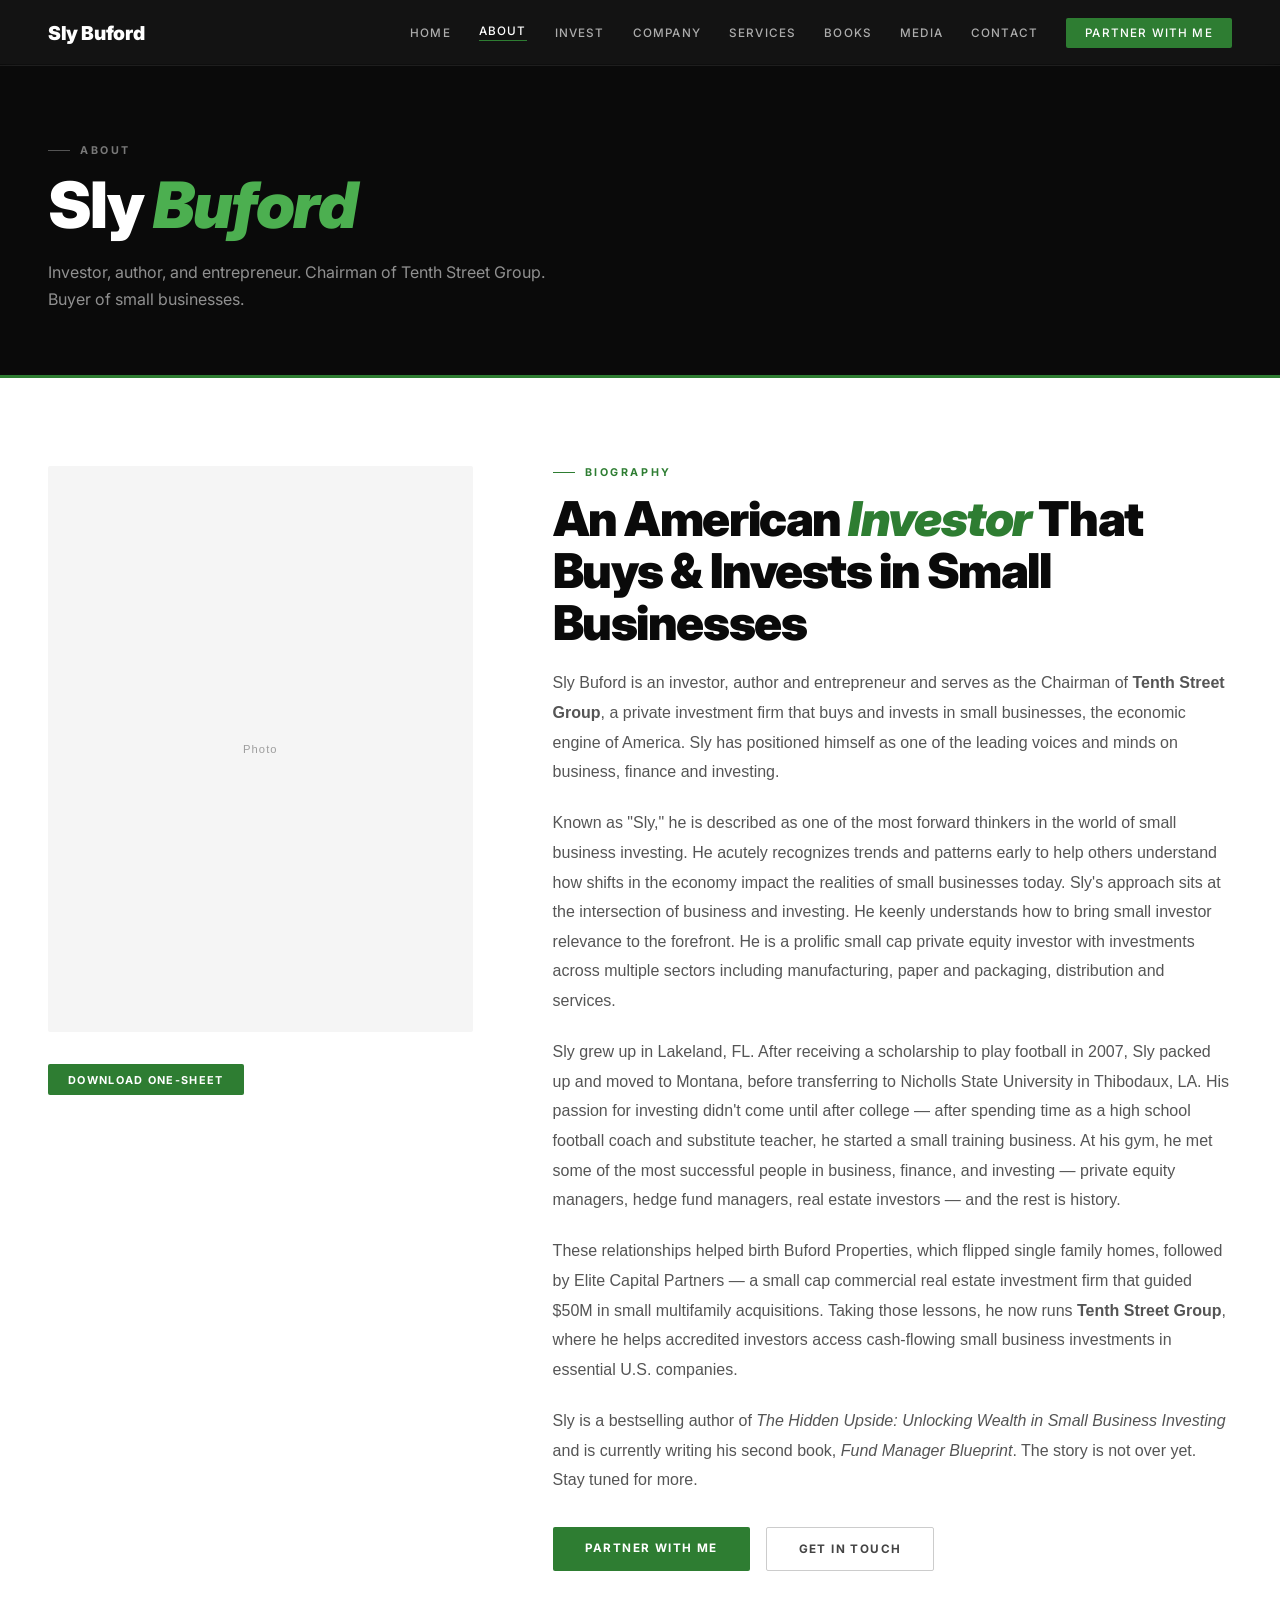
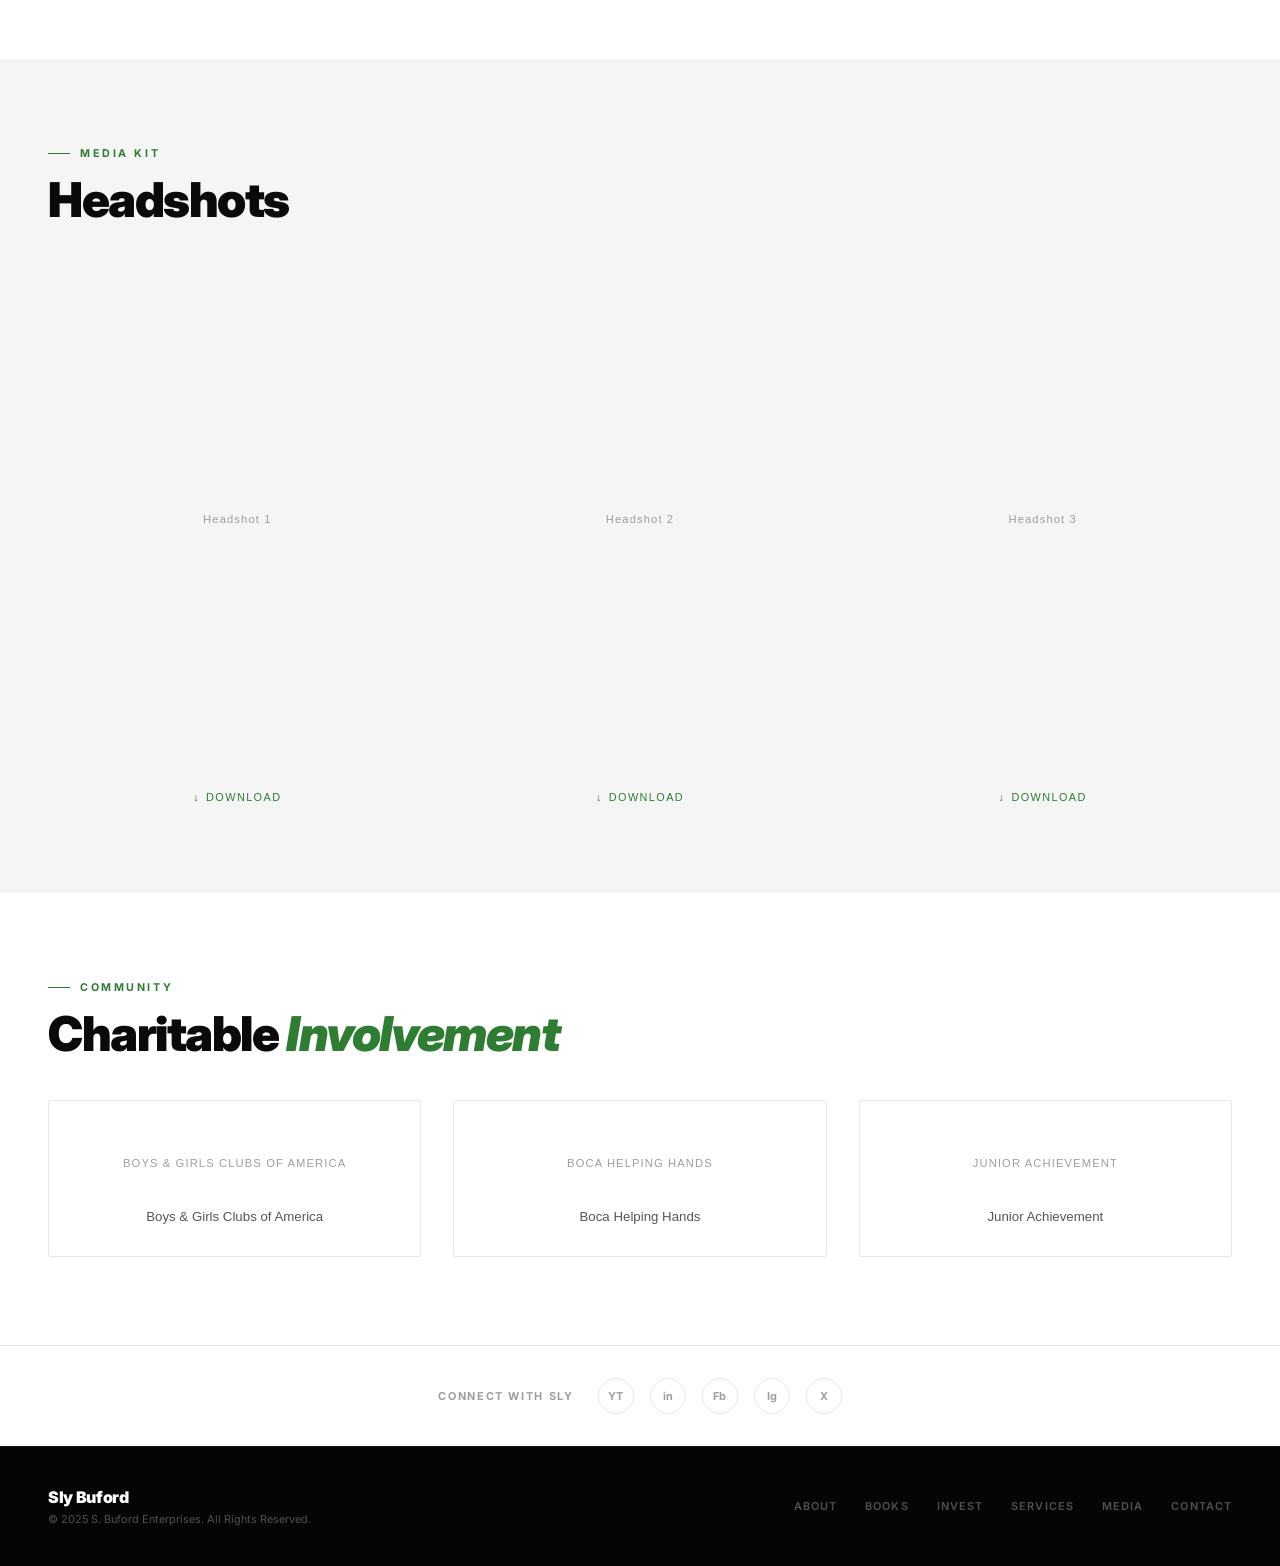
==== about.html @ 9d302997 "Add files via upload" ====
<!DOCTYPE html>
<html lang="en">
<head>
<meta charset="UTF-8">
<meta name="viewport" content="width=device-width, initial-scale=1.0">
<title>About — Sly Buford</title>
<link rel="preconnect" href="https://fonts.googleapis.com">
<link rel="preconnect" href="https://fonts.gstatic.com" crossorigin>
<link href="https://fonts.googleapis.com/css2?family=Inter:ital,wght@0,400;0,500;0,700;0,900;1,700;1,900&display=swap" rel="stylesheet">
<link rel="stylesheet" href="style.css">
<style>
  .bio-grid { display: grid; grid-template-columns: 1fr 1.6fr; gap: 5rem; align-items: start; }
  .bio-img-box { width: 100%; aspect-ratio: 3/4; background: var(--gray-100); border-radius: 2px; display: flex; align-items: center; justify-content: center; margin-bottom: 1.5rem; }
  .bio-img-box span { font-family: Arial, sans-serif; font-size: 0.7rem; color: var(--gray-400); letter-spacing: 0.1em; }
  .bio-body { font-size: 1rem; line-height: 1.85; color: var(--gray-600); margin-bottom: 1.35rem; font-family: Arial, sans-serif; }
  .bio-actions { display: flex; gap: 1rem; margin-top: 2rem; flex-wrap: wrap; }

  .headshots-grid { display: grid; grid-template-columns: repeat(3,1fr); gap: 1.5rem; margin-top: 2.5rem; }
  .headshot-card { text-align: center; }
  .headshot-box { width: 100%; aspect-ratio: 3/4; background: var(--gray-100); border-radius: 2px; display: flex; align-items: center; justify-content: center; margin-bottom: 0.85rem; }
  .headshot-box span { font-family: Arial, sans-serif; font-size: 0.7rem; color: var(--gray-400); letter-spacing: 0.1em; }
  .dl-link { display: inline-flex; align-items: center; gap: 6px; font-family: Arial, sans-serif; font-size: 0.68rem; letter-spacing: 0.13em; text-transform: uppercase; color: var(--green); }
  .dl-link::before { content: '↓'; }

  .charity-grid { display: grid; grid-template-columns: repeat(3,1fr); gap: 2rem; margin-top: 2.5rem; }
  .charity-card { border: 1px solid var(--gray-200); border-radius: 2px; padding: 2rem; text-align: center; transition: border-color 0.2s; }
  .charity-card:hover { border-color: var(--green); }
  .charity-logo { height: 60px; display: flex; align-items: center; justify-content: center; margin-bottom: 1rem; }
  .charity-logo span { font-family: Arial, sans-serif; font-size: 0.7rem; color: var(--gray-400); letter-spacing: 0.1em; text-transform: uppercase; }
  .charity-name { font-family: Arial, sans-serif; font-size: 0.83rem; color: var(--gray-600); }

  @media (max-width: 900px) {
    .bio-grid { grid-template-columns: 1fr; gap: 2.5rem; }
    .headshots-grid { grid-template-columns: repeat(2,1fr); }
    .charity-grid { grid-template-columns: 1fr; }
  }
</style>
</head>
<body>
<div class="page-content">

  <!-- PAGE HERO -->
  <div class="page-hero">
    <div class="inner">
      <div class="slabel">About</div>
      <h1>Sly <em>Buford</em></h1>
      <p>Investor, author, and entrepreneur. Chairman of Tenth Street Group. Buyer of small businesses.</p>
    </div>
  </div>

  <!-- BIO -->
  <div class="section">
    <div class="inner">
      <div class="bio-grid">
        <div>
          <div class="bio-img-box"><span>Photo</span></div>
          <div class="bio-actions">
            <a href="#" class="btn btn-green btn-sm">Download One-Sheet</a>
          </div>
        </div>
        <div>
          <div class="slabel">Biography</div>
          <h2 class="section-title">An American <em>Investor</em> That Buys &amp; Invests in Small Businesses</h2>
          <p class="bio-body">Sly Buford is an investor, author and entrepreneur and serves as the Chairman of <strong>Tenth Street Group</strong>, a private investment firm that buys and invests in small businesses, the economic engine of America. Sly has positioned himself as one of the leading voices and minds on business, finance and investing.</p>
          <p class="bio-body">Known as "Sly," he is described as one of the most forward thinkers in the world of small business investing. He acutely recognizes trends and patterns early to help others understand how shifts in the economy impact the realities of small businesses today. Sly's approach sits at the intersection of business and investing. He keenly understands how to bring small investor relevance to the forefront. He is a prolific small cap private equity investor with investments across multiple sectors including manufacturing, paper and packaging, distribution and services.</p>
          <p class="bio-body">Sly grew up in Lakeland, FL. After receiving a scholarship to play football in 2007, Sly packed up and moved to Montana, before transferring to Nicholls State University in Thibodaux, LA. His passion for investing didn't come until after college — after spending time as a high school football coach and substitute teacher, he started a small training business. At his gym, he met some of the most successful people in business, finance, and investing — private equity managers, hedge fund managers, real estate investors — and the rest is history.</p>
          <p class="bio-body">These relationships helped birth Buford Properties, which flipped single family homes, followed by Elite Capital Partners — a small cap commercial real estate investment firm that guided $50M in small multifamily acquisitions. Taking those lessons, he now runs <strong>Tenth Street Group</strong>, where he helps accredited investors access cash-flowing small business investments in essential U.S. companies.</p>
          <p class="bio-body">Sly is a bestselling author of <em>The Hidden Upside: Unlocking Wealth in Small Business Investing</em> and is currently writing his second book, <em>Fund Manager Blueprint</em>. The story is not over yet. Stay tuned for more.</p>
          <div class="bio-actions">
            <a href="invest.html" class="btn btn-green">Partner With Me</a>
            <a href="contact.html" class="btn btn-outline-dark">Get In Touch</a>
          </div>
        </div>
      </div>
    </div>
  </div>

  <!-- HEADSHOTS -->
  <div class="section section-gray">
    <div class="inner">
      <div class="slabel">Media Kit</div>
      <h2 class="section-title">Headshots</h2>
      <div class="headshots-grid">
        <div class="headshot-card">
          <div class="headshot-box"><span>Headshot 1</span></div>
          <a href="#" class="dl-link">Download</a>
        </div>
        <div class="headshot-card">
          <div class="headshot-box"><span>Headshot 2</span></div>
          <a href="#" class="dl-link">Download</a>
        </div>
        <div class="headshot-card">
          <div class="headshot-box"><span>Headshot 3</span></div>
          <a href="#" class="dl-link">Download</a>
        </div>
      </div>
    </div>
  </div>

  <!-- CHARITABLE -->
  <div class="section">
    <div class="inner">
      <div class="slabel">Community</div>
      <h2 class="section-title">Charitable <em>Involvement</em></h2>
      <div class="charity-grid">
        <div class="charity-card">
          <div class="charity-logo"><span>Boys &amp; Girls Clubs of America</span></div>
          <div class="charity-name">Boys &amp; Girls Clubs of America</div>
        </div>
        <div class="charity-card">
          <div class="charity-logo"><span>Boca Helping Hands</span></div>
          <div class="charity-name">Boca Helping Hands</div>
        </div>
        <div class="charity-card">
          <div class="charity-logo"><span>Junior Achievement</span></div>
          <div class="charity-name">Junior Achievement</div>
        </div>
      </div>
    </div>
  </div>

</div>
<script src="components.js"></script>
</body>
</html>
---- style.css ----
@import url('https://fonts.googleapis.com/css2?family=Inter:ital,wght@0,400;0,500;0,700;0,900;1,700;1,900&display=swap');

* { margin: 0; padding: 0; box-sizing: border-box; }
:root {
  --green: #2E7D32;
  --green-light: #4CAF50;
  --green-dark: #1B5E20;
  --black: #0a0a0a;
  --white: #ffffff;
  --gray-100: #f5f5f5;
  --gray-200: #e8e8e8;
  --gray-400: #9e9e9e;
  --gray-600: #555555;
  --font-head: 'Inter', sans-serif;
  --font-body: 'Inter', sans-serif;
  --font-accent: 'Inter', sans-serif;
}
html { scroll-behavior: smooth; }
body { font-family: var(--font-body); background: var(--white); color: var(--black); overflow-x: hidden; }
a { text-decoration: none; color: inherit; }
img { max-width: 100%; display: block; }

/* ── NAV ── */
nav {
  position: fixed; top: 0; left: 0; right: 0; z-index: 100;
  display: flex; align-items: center; justify-content: space-between;
  padding: 1.1rem 3rem;
  background: rgba(10,10,10,0.96);
  backdrop-filter: blur(12px);
  border-bottom: 1px solid rgba(255,255,255,0.07);
}
.nav-logo {
  font-family: var(--font-head); font-weight: 900;
  font-size: 1.2rem; color: var(--white); letter-spacing: -0.02em;
}
.nav-links { display: flex; gap: 1.75rem; align-items: center; }
.nav-links a {
  color: rgba(255,255,255,0.65); font-family: var(--font-body);
  font-size: 0.73rem; letter-spacing: 0.1em; text-transform: uppercase;
  font-weight: 500; transition: color 0.2s; white-space: nowrap;
}
.nav-links a:hover, .nav-links a.active { color: var(--white); }
.nav-links a.active { border-bottom: 1px solid var(--green); padding-bottom: 2px; }
.nav-cta {
  color: var(--white) !important;
  background: var(--green);
  padding: 0.5rem 1.2rem; border-radius: 2px;
  border-bottom: none !important;
  transition: background 0.2s !important;
}
.nav-cta:hover { background: var(--green-light) !important; }

/* ── PAGE WRAPPER ── */
.page-content { padding-top: 64px; }

/* ── SHARED SECTION ── */
.section { padding: 5.5rem 3rem; }
.section-dark { background: var(--black); color: var(--white); }
.section-gray { background: var(--gray-100); }
.inner { max-width: 1200px; margin: 0 auto; }

/* ── LABELS & TITLES ── */
.slabel {
  font-family: var(--font-body); font-size: 0.67rem; font-weight: 700;
  letter-spacing: 0.24em; text-transform: uppercase;
  color: var(--green); margin-bottom: 0.9rem;
  display: flex; align-items: center; gap: 10px;
}
.slabel::before { content: ''; width: 22px; height: 1px; background: var(--green); display: block; flex-shrink: 0; }
.slabel-light { color: var(--green-light); }
.slabel-light::before { background: var(--green-light); }

h1.page-title, h2.section-title {
  font-family: var(--font-head); font-weight: 900;
  font-size: clamp(1.9rem, 3.8vw, 3rem);
  line-height: 1.08; margin-bottom: 1.25rem;
  letter-spacing: -0.03em;
}
h2.section-title em, h1.page-title em {
  font-style: italic;
  font-family: 'Inter', sans-serif;
  font-weight: 900;
  color: var(--green);
}
.light-title { color: var(--white); }
.light-title em { color: var(--green-light) !important; }

.body-text { font-family: var(--font-body); font-size: 0.95rem; line-height: 1.78; color: var(--gray-600); font-weight: 400; }
.body-text-light { font-family: var(--font-body); font-size: 0.95rem; line-height: 1.78; color: rgba(255,255,255,0.55); }

/* ── BUTTONS ── */
.btn {
  display: inline-block; font-family: var(--font-body); font-weight: 700;
  font-size: 0.73rem; letter-spacing: 0.12em; text-transform: uppercase;
  border-radius: 2px; padding: 0.88rem 2rem; transition: 0.2s;
}
.btn-green { background: var(--green); color: var(--white); }
.btn-green:hover { background: var(--green-light); color: var(--white); }
.btn-dark { background: var(--black); color: var(--white); }
.btn-dark:hover { background: #222; color: var(--white); }
.btn-outline-dark { border: 1px solid #ccc; color: #444; background: transparent; }
.btn-outline-dark:hover { border-color: #888; color: #111; }
.btn-outline-white { border: 1px solid rgba(255,255,255,0.35); color: rgba(255,255,255,0.85); background: transparent; }
.btn-outline-white:hover { border-color: var(--white); color: var(--white); }
.btn-sm { padding: 0.55rem 1.25rem; font-size: 0.68rem; }

/* ── PAGE HERO (inner pages) ── */
.page-hero {
  background: var(--black); color: var(--white);
  padding: 5rem 3rem 4rem;
  position: relative; overflow: hidden;
}
.page-hero::after {
  content: ''; position: absolute; bottom: 0; left: 0; right: 0;
  height: 3px; background: var(--green);
}
.page-hero .slabel { color: rgba(255,255,255,0.45); }
.page-hero .slabel::before { background: rgba(255,255,255,0.3); }
.page-hero h1 {
  font-family: var(--font-head); font-weight: 900;
  font-size: clamp(2.5rem, 5vw, 4rem);
  line-height: 1.05; color: var(--white); max-width: 700px;
  letter-spacing: -0.03em;
}
.page-hero h1 em {
  font-style: italic;
  font-family: 'Inter', sans-serif;
  font-weight: 900;
  color: var(--green-light);
}
.page-hero p {
  font-family: var(--font-body); font-size: 1rem; font-weight: 400;
  color: rgba(255,255,255,0.55); max-width: 520px;
  line-height: 1.72; margin-top: 1.25rem;
}

/* ── PRESS BAR ── */
.press-bar {
  background: #f8f8f6; border-bottom: 1px solid var(--gray-200);
  padding: 1.1rem 3rem;
  display: flex; align-items: center; gap: 2.5rem; flex-wrap: wrap;
}
.press-bar-label {
  font-family: var(--font-body); font-size: 0.65rem; font-weight: 700;
  letter-spacing: 0.2em; text-transform: uppercase; color: var(--gray-400);
}
.press-names { display: flex; gap: 2.5rem; align-items: center; flex-wrap: wrap; }
.press-name {
  font-family: var(--font-body); font-size: 0.73rem;
  font-weight: 700; color: #bbb; text-transform: uppercase; letter-spacing: 0.04em;
}

/* ── STATS ROW ── */
.stats-row {
  display: grid; grid-template-columns: repeat(3, 1fr);
  border: 1px solid rgba(255,255,255,0.1);
}
.sblock { padding: 2.75rem 2.5rem; border-right: 1px solid rgba(255,255,255,0.08); }
.sblock:last-child { border-right: none; }
.sblock .big { font-family: var(--font-head); font-size: 3.2rem; font-weight: 900; color: var(--white); line-height: 1; letter-spacing: -0.04em; }
.sblock .big span { color: var(--green-light); }
.sblock .tag {
  font-family: var(--font-body); font-size: 0.68rem; font-weight: 600;
  letter-spacing: 0.15em; text-transform: uppercase;
  color: rgba(255,255,255,0.38); margin-top: 8px;
}

/* ── FORM ── */
.form-group { margin-bottom: 1.25rem; }
.form-group label {
  display: block; font-family: var(--font-body);
  font-size: 0.73rem; font-weight: 600; letter-spacing: 0.08em; text-transform: uppercase;
  color: var(--gray-600); margin-bottom: 0.45rem;
}
.form-group input,
.form-group select,
.form-group textarea {
  width: 100%; padding: 0.85rem 1rem;
  border: 1px solid var(--gray-200); border-radius: 2px;
  font-family: var(--font-body); font-size: 0.9rem; font-weight: 400;
  color: var(--black); background: var(--white);
  outline: none; transition: border-color 0.2s;
}
.form-group input:focus,
.form-group select:focus,
.form-group textarea:focus { border-color: var(--green); }
.form-group textarea { resize: vertical; min-height: 130px; }
.form-row { display: grid; grid-template-columns: 1fr 1fr; gap: 1rem; }

/* ── FOOTER ── */
footer {
  background: #050505; padding: 2.5rem 3rem;
  display: flex; justify-content: space-between; align-items: center;
  flex-wrap: wrap; gap: 1rem;
  border-top: 1px solid rgba(255,255,255,0.05);
}
.footer-brand { font-family: var(--font-head); font-size: 1rem; font-weight: 900; color: var(--white); margin-bottom: 0.3rem; letter-spacing: -0.02em; }
.footer-copy { font-family: var(--font-body); font-size: 0.68rem; font-weight: 400; color: rgba(255,255,255,0.3); }
.footer-links { display: flex; gap: 1.75rem; flex-wrap: wrap; }
.footer-links a {
  font-family: var(--font-body); font-size: 0.68rem; font-weight: 600;
  letter-spacing: 0.1em; text-transform: uppercase;
  color: rgba(255,255,255,0.3); transition: color 0.2s;
}
.footer-links a:hover { color: rgba(255,255,255,0.75); }

/* ── SOCIAL ROW ── */
.social-row {
  background: var(--white); padding: 2rem 3rem;
  display: flex; align-items: center; justify-content: center; gap: 1.5rem;
  border-top: 1px solid var(--gray-200);
}
.soc-label { font-family: var(--font-body); font-size: 0.68rem; font-weight: 700; letter-spacing: 0.15em; text-transform: uppercase; color: var(--gray-400); }
.soc-links { display: flex; gap: 1rem; }
.soc-link {
  width: 36px; height: 36px; border: 1px solid var(--gray-200); border-radius: 50%;
  display: flex; align-items: center; justify-content: center;
  font-family: var(--font-body); font-size: 0.68rem; font-weight: 700;
  color: var(--gray-400); transition: border-color 0.2s, color 0.2s;
}
.soc-link:hover { border-color: var(--green); color: var(--green); }

/* ── RESPONSIVE ── */
@media (max-width: 900px) {
  nav { padding: 1rem 1.25rem; }
  .nav-links { gap: 0.85rem; }
  .nav-links a { font-size: 0.62rem; }
  .section { padding: 3.5rem 1.25rem; }
  .page-hero { padding: 4rem 1.25rem 3rem; }
  .stats-row { grid-template-columns: 1fr; }
  .sblock { border-right: none; border-bottom: 1px solid rgba(255,255,255,0.08); }
  .form-row { grid-template-columns: 1fr; }
  footer { padding: 2rem 1.25rem; flex-direction: column; align-items: flex-start; }
  .social-row { padding: 1.5rem 1.25rem; }
  .press-bar { padding: 1rem 1.25rem; }
}
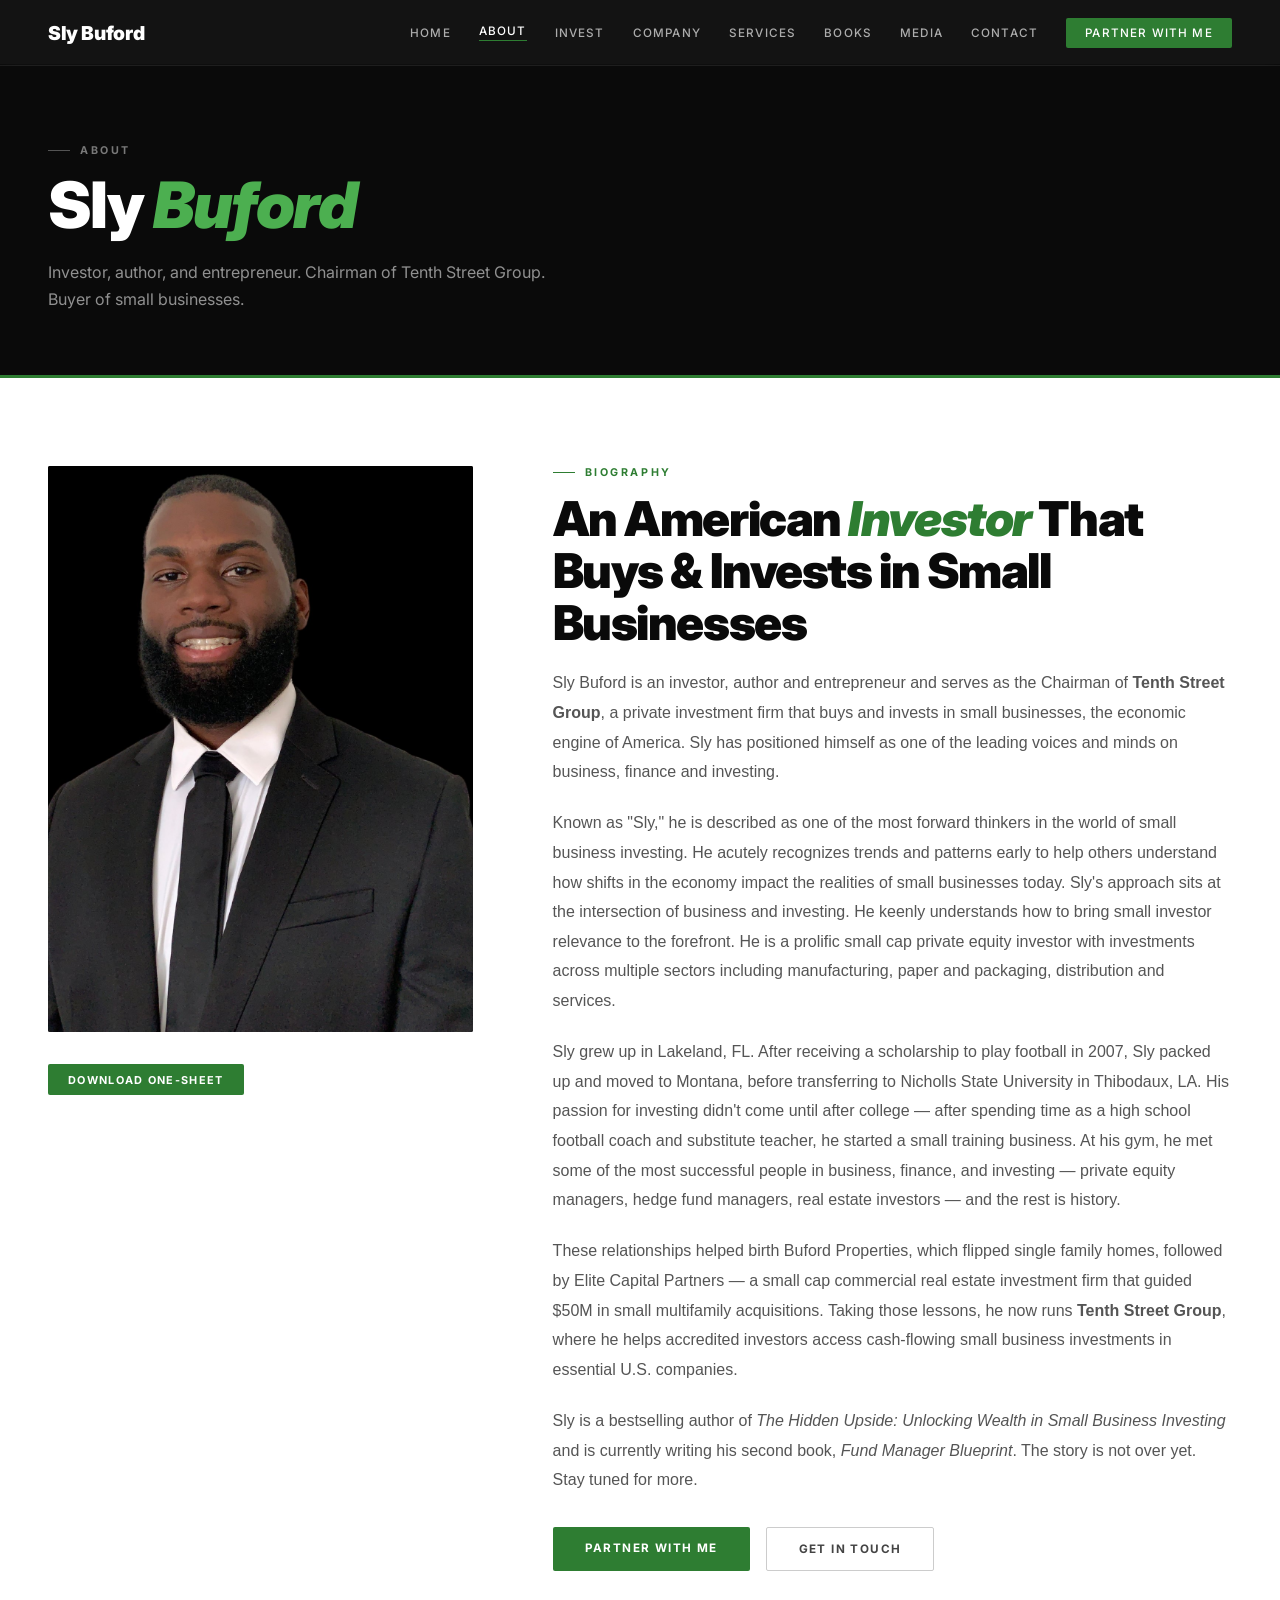
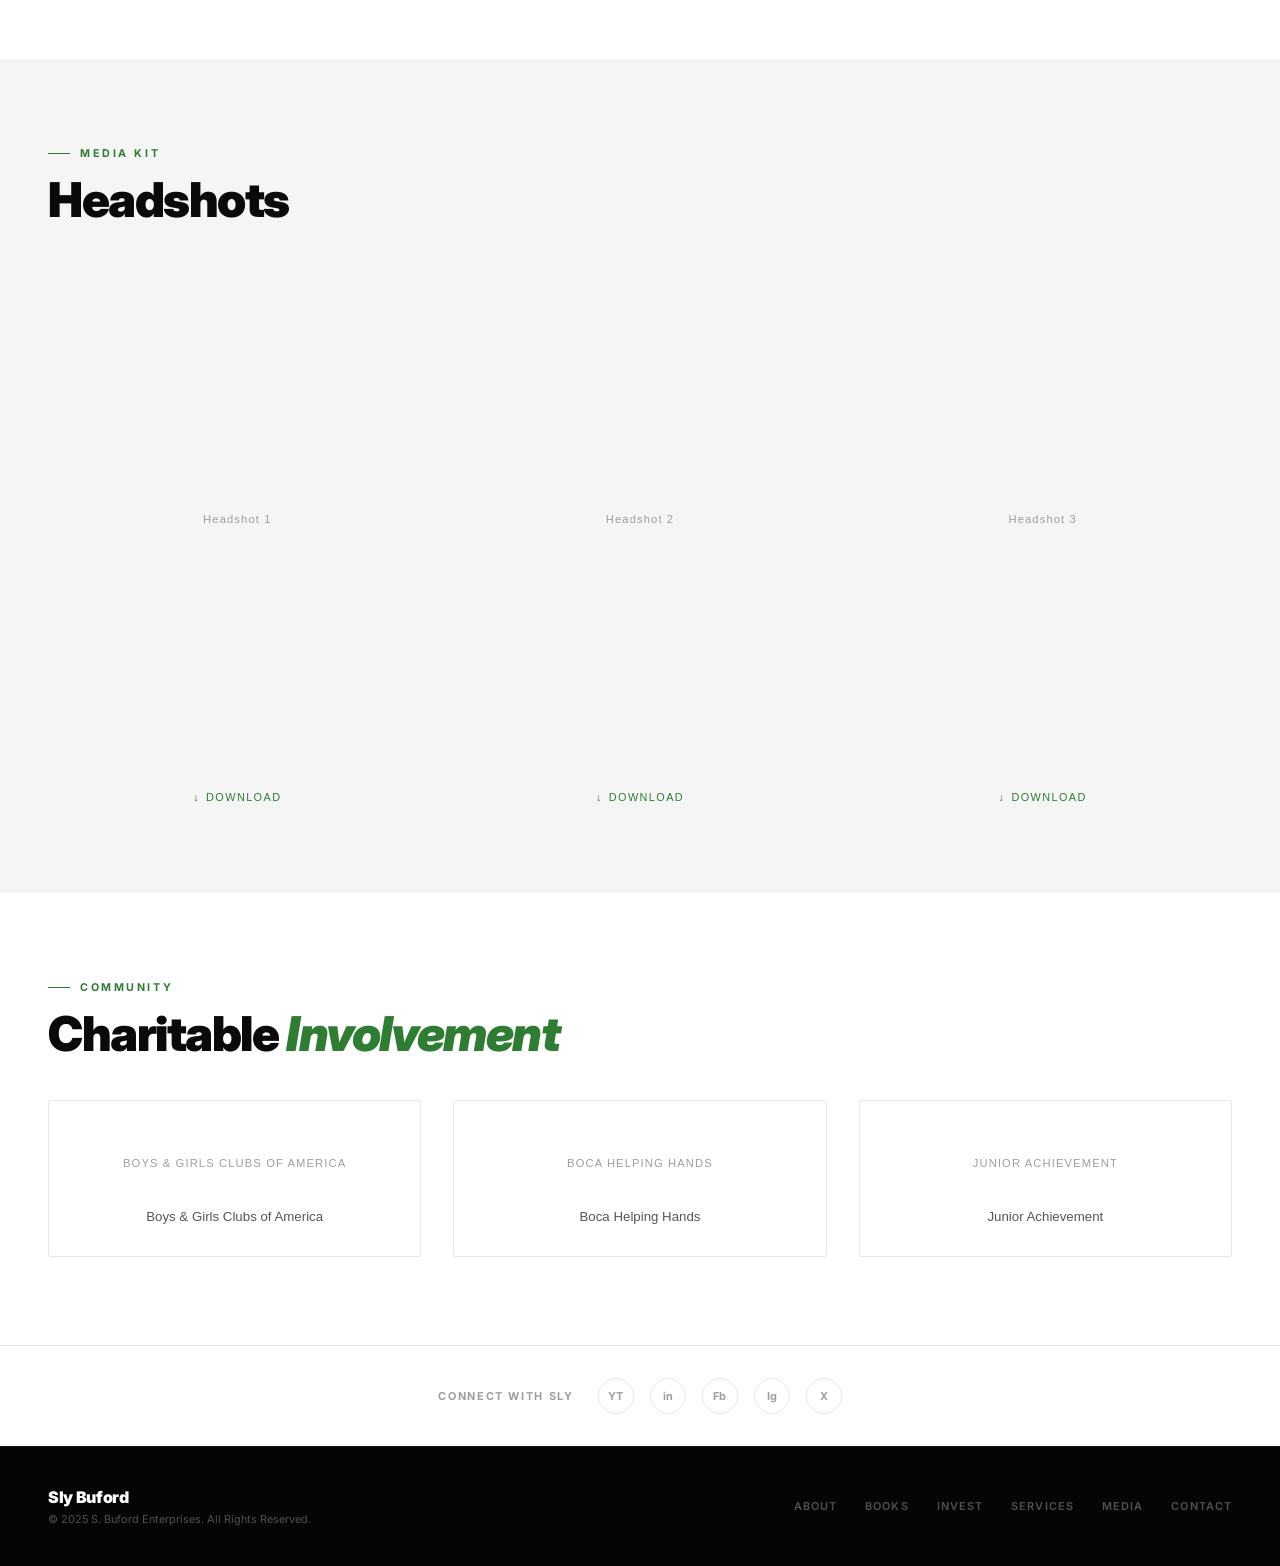
==== commit 0f1ab1d7: "Update bio image section in about.html" ====
--- a/about.html
+++ b/about.html
@@ -53,7 +53,9 @@
     <div class="inner">
       <div class="bio-grid">
         <div>
-          <div class="bio-img-box"><span>Photo</span></div>
+          <div class="bio-img-box" style="background:#0a0a0a; overflow:hidden;">
+            <img src="sly-about.png" alt="Sly Buford" style="width:100%;height:100%;object-fit:cover;object-position:center top;">
+          </div>
           <div class="bio-actions">
             <a href="#" class="btn btn-green btn-sm">Download One-Sheet</a>
           </div>
